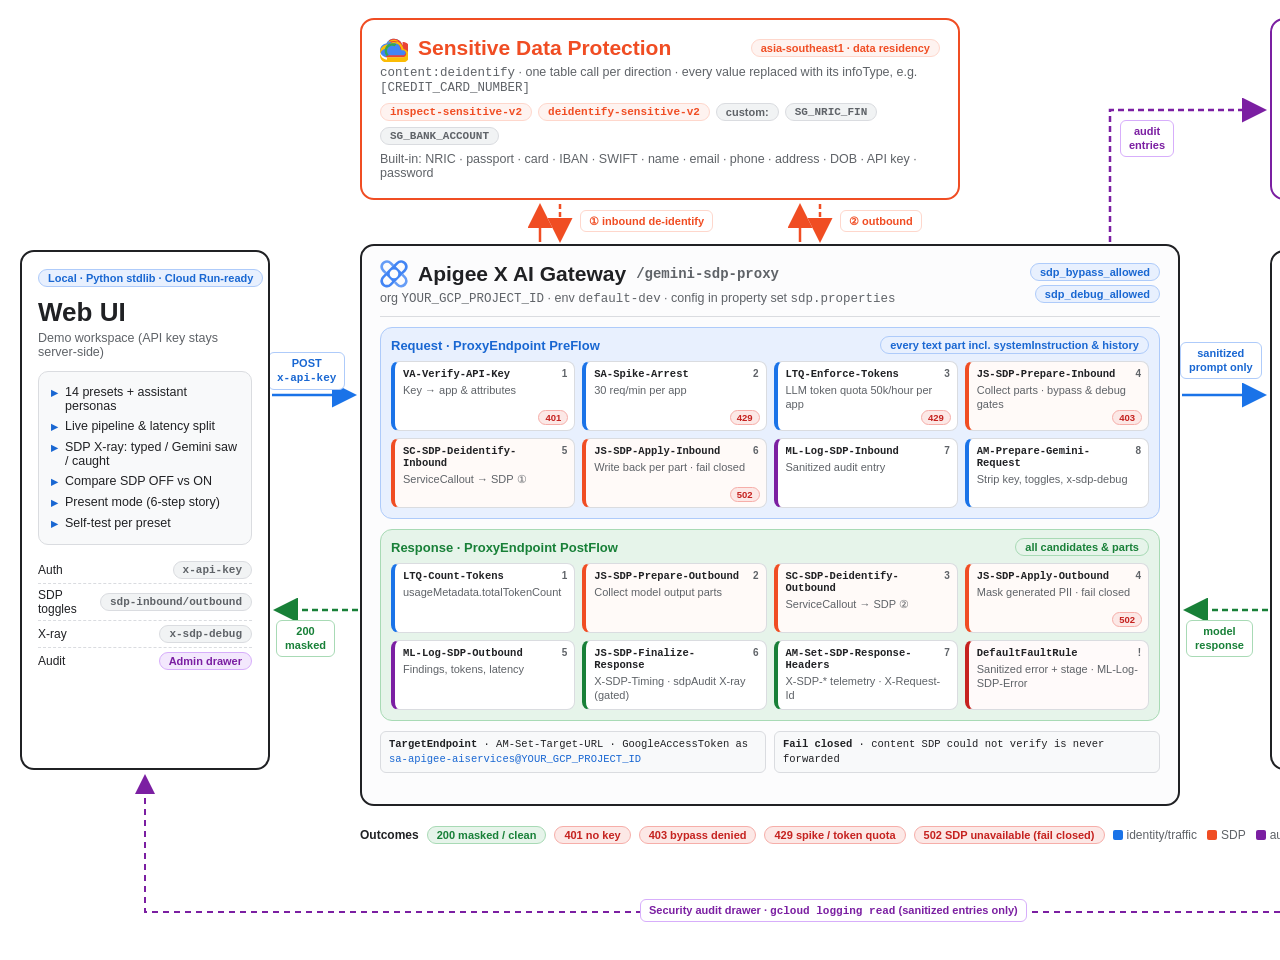
==== docs/architecture-diagram.html @ 87c3f7cf "Apigee X + Sensitive Data Protection AI gateway demo" ====
<!DOCTYPE html>
<!--
  Source for WebUI/static/assets/architecture-diagram.png
  Regenerate: ./docs/render-architecture.sh   (headless Chrome, 2x scale)
  Keep in sync with gemini-sdp-proxy/apiproxy/proxies/default.xml and sdp.properties.
-->
<html lang="en">
<head>
<meta charset="UTF-8">
<style>
  :root {
    --blue: #1a73e8; --blue-d: #1967d2; --blue-l: #e8f0fe; --blue-b: #aecbfa;
    --orange: #f04d23; --orange-l: #fef3f0; --orange-b: #fed7cc;
    --green: #188038; --green-l: #e6f4ea; --green-b: #a8dab5;
    --red: #c5221f; --red-l: #fce8e6; --red-b: #f6aea9;
    --purple: #7b1fa2; --purple-l: #f3e8fd; --purple-b: #d7aefb;
    --gray9: #202124; --gray7: #5f6368; --gray3: #dadce0; --gray1: #f1f3f4; --gray0: #f8f9fa;
    --mono: "JetBrains Mono", Menlo, Monaco, monospace;
  }
  * { box-sizing: border-box; margin: 0; padding: 0; }
  body { width: 1600px; height: 960px; background: #fff; font-family: -apple-system, "SF Pro Text", "Helvetica Neue", Arial, sans-serif; color: var(--gray9); position: relative; overflow: hidden; }
  .box { position: absolute; border: 2px solid var(--gray9); border-radius: 14px; background: #fff; }
  .title { font-size: 21px; font-weight: 700; display: flex; align-items: center; gap: 10px; }
  .title img { width: 28px; height: 28px; }
  .sub { font-size: 12.5px; color: var(--gray7); margin-top: 3px; }
  .pill { display: inline-block; font-size: 11px; font-weight: 700; padding: 2px 9px; border-radius: 999px; white-space: nowrap; }
  .p-blue { background: var(--blue-l); color: var(--blue-d); border: 1px solid var(--blue-b); }
  .p-orange { background: var(--orange-l); color: var(--orange); border: 1px solid var(--orange-b); }
  .p-green { background: var(--green-l); color: var(--green); border: 1px solid var(--green-b); }
  .p-red { background: var(--red-l); color: var(--red); border: 1px solid var(--red-b); }
  .p-purple { background: var(--purple-l); color: var(--purple); border: 1px solid var(--purple-b); }
  .p-gray { background: var(--gray1); color: var(--gray7); border: 1px solid var(--gray3); }
  code, .mono { font-family: var(--mono); }
  .code { font-family: var(--mono); font-size: 11px; background: var(--gray0); border: 1px solid var(--gray3); border-radius: 6px; padding: 5px 8px; color: var(--gray9); line-height: 1.45; }

  /* Top services */
  #sdp { left: 360px; top: 18px; width: 600px; height: 182px; padding: 14px 18px; border-color: var(--orange); }
  #sdp .title { color: var(--orange); }
  #log { left: 1270px; top: 18px; width: 310px; height: 182px; padding: 14px 18px; border-color: var(--purple); }
  #log .title { color: var(--purple); }
  .row { display: flex; gap: 6px; flex-wrap: wrap; margin-top: 8px; align-items: center; }

  /* Web UI */
  #ui { left: 20px; top: 250px; width: 250px; height: 520px; padding: 16px; }
  #ui h2 { font-size: 26px; margin-top: 10px; }
  .feat { margin-top: 12px; border: 1px solid var(--gray3); border-radius: 10px; background: var(--gray0); padding: 10px 12px; }
  .feat li { list-style: none; font-size: 12.5px; padding: 3px 0; display: flex; gap: 7px; }
  .feat li b { color: var(--blue-d); font-weight: 700; }
  .hdrs { margin-top: 12px; font-size: 12px; }
  .hdrs div { display: flex; justify-content: space-between; align-items: center; padding: 4px 0; border-bottom: 1px dashed var(--gray3); }
  .hdrs div:last-child { border-bottom: 0; }

  /* Apigee */
  #apigee { left: 360px; top: 244px; width: 820px; height: 562px; padding: 14px 18px; background: #fcfcfd; }
  .ahead { display: flex; justify-content: space-between; align-items: center; border-bottom: 1px solid var(--gray3); padding-bottom: 10px; }
  .lane { margin-top: 10px; border: 1.5px solid var(--blue-b); border-radius: 12px; background: var(--blue-l); padding: 8px 10px 10px; }
  .lane.resp { border-color: var(--green-b); background: var(--green-l); }
  .lane-h { display: flex; justify-content: space-between; align-items: center; font-size: 13px; font-weight: 700; color: var(--blue-d); margin-bottom: 7px; }
  .lane.resp .lane-h { color: var(--green); }
  .grid { display: grid; grid-template-columns: repeat(4, 1fr); gap: 7px; }
  .step { background: #fff; border: 1px solid var(--gray3); border-left: 4px solid var(--gray7); border-radius: 8px; padding: 6px 8px; height: 70px; position: relative; }
  .step .n { position: absolute; top: 6px; right: 7px; font-size: 10px; font-weight: 800; color: var(--gray7); }
  .step .nm { font-family: var(--mono); font-size: 10.5px; font-weight: 700; color: var(--gray9); padding-right: 16px; }
  .step .d { font-size: 11px; color: var(--gray7); margin-top: 3px; line-height: 1.3; }
  .step .x { position: absolute; bottom: 5px; right: 6px; }
  .step .x .pill { font-size: 9.5px; padding: 1px 6px; }
  .s-id { border-left-color: var(--blue); }
  .s-sdp { border-left-color: var(--orange); background: #fffaf8; }
  .s-log { border-left-color: var(--purple); }
  .s-fault { border-left-color: var(--red); background: #fffafa; }
  .s-obs { border-left-color: var(--green); }
  .afoot { margin-top: 10px; display: flex; gap: 8px; }
  .afoot .code { flex: 1; font-size: 10.5px; }

  /* Vertex */
  #vertex { left: 1270px; top: 250px; width: 310px; height: 520px; padding: 16px; }
  .model { margin-top: 14px; border: 2px solid var(--blue); border-radius: 12px; padding: 14px; background: #fff; }
  .model h3 { font-size: 20px; color: var(--blue); }
  .kv { font-size: 12px; margin-top: 10px; }
  .kv div { display: flex; justify-content: space-between; padding: 5px 0; border-bottom: 1px dashed var(--gray3); }
  .kv div span:last-child { font-family: var(--mono); font-weight: 600; }
  .note { margin-top: 12px; font-size: 12px; background: var(--green-l); border: 1px solid var(--green-b); color: var(--green); border-radius: 8px; padding: 8px 10px; font-weight: 600; }

  /* Legend */
  #legend { position: absolute; left: 360px; top: 826px; width: 820px; display: flex; gap: 8px; align-items: center; font-size: 12px; color: var(--gray7); }

  svg#wires { position: absolute; inset: 0; pointer-events: none; }
  .lbl { position: absolute; font-size: 11px; font-weight: 700; padding: 3px 8px; border-radius: 6px; background: #fff; border: 1.5px solid; white-space: nowrap; text-align: center; line-height: 1.3; }
</style>
</head>
<body>

<svg id="wires" width="1600" height="960" viewBox="0 0 1600 960">
  <defs>
    <marker id="aB" markerWidth="10" markerHeight="10" refX="8" refY="5" orient="auto"><path d="M0,0 L10,5 L0,10 z" fill="#1a73e8"/></marker>
    <marker id="aG" markerWidth="10" markerHeight="10" refX="8" refY="5" orient="auto"><path d="M0,0 L10,5 L0,10 z" fill="#188038"/></marker>
    <marker id="aO" markerWidth="10" markerHeight="10" refX="8" refY="5" orient="auto"><path d="M0,0 L10,5 L0,10 z" fill="#f04d23"/></marker>
    <marker id="aP" markerWidth="10" markerHeight="10" refX="8" refY="5" orient="auto"><path d="M0,0 L10,5 L0,10 z" fill="#7b1fa2"/></marker>
  </defs>
  <!-- Web UI <-> Apigee -->
  <line x1="272" y1="395" x2="352" y2="395" stroke="#1a73e8" stroke-width="2.5" marker-end="url(#aB)"/>
  <line x1="358" y1="610" x2="278" y2="610" stroke="#188038" stroke-width="2.5" stroke-dasharray="6 4" marker-end="url(#aG)"/>
  <!-- Apigee <-> Vertex -->
  <line x1="1182" y1="395" x2="1262" y2="395" stroke="#1a73e8" stroke-width="2.5" marker-end="url(#aB)"/>
  <line x1="1268" y1="610" x2="1188" y2="610" stroke="#188038" stroke-width="2.5" stroke-dasharray="6 4" marker-end="url(#aG)"/>
  <!-- Apigee <-> SDP (inbound + outbound callouts) -->
  <line x1="540" y1="242" x2="540" y2="208" stroke="#f04d23" stroke-width="2.5" marker-end="url(#aO)"/>
  <line x1="560" y1="204" x2="560" y2="238" stroke="#f04d23" stroke-width="2.5" stroke-dasharray="5 3" marker-end="url(#aO)"/>
  <line x1="800" y1="242" x2="800" y2="208" stroke="#f04d23" stroke-width="2.5" marker-end="url(#aO)"/>
  <line x1="820" y1="204" x2="820" y2="238" stroke="#f04d23" stroke-width="2.5" stroke-dasharray="5 3" marker-end="url(#aO)"/>
  <!-- Apigee -> Cloud Logging -->
  <path d="M1110 242 V110 H1262" fill="none" stroke="#7b1fa2" stroke-width="2.5" stroke-dasharray="6 4" marker-end="url(#aP)"/>
  <!-- Cloud Logging -> Web UI admin drawer -->
  <path d="M1582 97 H1590 V912 H145 V778" fill="none" stroke="#7b1fa2" stroke-width="2" stroke-dasharray="6 5" marker-end="url(#aP)"/>
</svg>

<!-- Wire labels -->
<div class="lbl" style="left:268px;top:352px;color:#1967d2;border-color:#aecbfa;">POST<br><span class="mono">x-api-key</span></div>
<div class="lbl" style="left:276px;top:620px;color:#188038;border-color:#a8dab5;">200<br>masked</div>
<div class="lbl" style="left:1180px;top:342px;color:#1967d2;border-color:#aecbfa;">sanitized<br>prompt only</div>
<div class="lbl" style="left:1186px;top:620px;color:#188038;border-color:#a8dab5;">model<br>response</div>
<div class="lbl" style="left:580px;top:210px;color:#f04d23;border-color:#fed7cc;">① inbound de-identify</div>
<div class="lbl" style="left:840px;top:210px;color:#f04d23;border-color:#fed7cc;">② outbound</div>
<div class="lbl" style="left:1120px;top:120px;color:#7b1fa2;border-color:#d7aefb;">audit<br>entries</div>
<div class="lbl" style="left:640px;top:899px;color:#7b1fa2;border-color:#d7aefb;">Security audit drawer · <span class="mono">gcloud logging read</span> (sanitized entries only)</div>

<!-- Sensitive Data Protection -->
<div class="box" id="sdp">
  <div style="display:flex;justify-content:space-between;align-items:center;">
    <div class="title"><img src="../WebUI/static/assets/gcp-logo.svg" alt="">Sensitive Data Protection</div>
    <span class="pill p-orange">asia-southeast1 · data residency</span>
  </div>
  <div class="sub"><code>content:deidentify</code> · one table call per direction · every value replaced with its infoType, e.g. <code>[CREDIT_CARD_NUMBER]</code></div>
  <div class="row">
    <span class="pill p-orange mono">inspect-sensitive-v2</span>
    <span class="pill p-orange mono">deidentify-sensitive-v2</span>
    <span class="pill p-gray">custom:</span>
    <span class="pill p-gray mono">SG_NRIC_FIN</span>
    <span class="pill p-gray mono">SG_BANK_ACCOUNT</span>
  </div>
  <div class="sub" style="margin-top:7px;">Built-in: NRIC · passport · card · IBAN · SWIFT · name · email · phone · address · DOB · API key · password</div>
</div>

<!-- Cloud Logging -->
<div class="box" id="log">
  <div class="title"><img src="../WebUI/static/assets/gcp-logo.svg" alt="">Cloud Logging</div>
  <div class="sub">Structured audit trail for every request: clean, masked, bypassed or blocked</div>
  <div class="code" style="margin-top:9px;">projects/YOUR_GCP_PROJECT_ID/<br>logs/apigee-sdp-logs</div>
  <div class="row" style="margin-top:7px;"><span class="pill p-green">no raw PII stored</span></div>
</div>

<!-- Web UI -->
<div class="box" id="ui">
  <span class="pill p-blue">Local · Python stdlib · Cloud Run-ready</span>
  <h2>Web UI</h2>
  <div class="sub">Demo workspace (API key stays server-side)</div>
  <ul class="feat">
    <li><b>▸</b> 14 presets + assistant personas</li>
    <li><b>▸</b> Live pipeline &amp; latency split</li>
    <li><b>▸</b> SDP X-ray: typed / Gemini saw / caught</li>
    <li><b>▸</b> Compare SDP OFF vs ON</li>
    <li><b>▸</b> Present mode (6-step story)</li>
    <li><b>▸</b> Self-test per preset</li>
  </ul>
  <div class="hdrs">
    <div><span>Auth</span><span class="pill p-gray mono">x-api-key</span></div>
    <div><span>SDP toggles</span><span class="pill p-gray mono">sdp-inbound/outbound</span></div>
    <div><span>X-ray</span><span class="pill p-gray mono">x-sdp-debug</span></div>
    <div><span>Audit</span><span class="pill p-purple">Admin drawer</span></div>
  </div>
</div>

<!-- Apigee -->
<div class="box" id="apigee">
  <div class="ahead">
    <div>
      <div class="title"><img src="../WebUI/static/assets/apigee-logo.svg" alt="">Apigee X AI Gateway <span class="mono" style="font-size:14px;color:#5f6368;font-weight:600;">/gemini-sdp-proxy</span></div>
      <div class="sub">org <code>YOUR_GCP_PROJECT_ID</code> · env <code>default-dev</code> · config in property set <code>sdp.properties</code></div>
    </div>
    <div style="display:flex;flex-direction:column;gap:4px;align-items:flex-end;">
      <span class="pill p-blue">sdp_bypass_allowed</span>
      <span class="pill p-blue">sdp_debug_allowed</span>
    </div>
  </div>

  <div class="lane">
    <div class="lane-h"><span>Request · ProxyEndpoint PreFlow</span><span class="pill p-blue">every text part incl. systemInstruction &amp; history</span></div>
    <div class="grid">
      <div class="step s-id"><span class="n">1</span><div class="nm">VA-Verify-API-Key</div><div class="d">Key → app &amp; attributes</div><span class="x"><span class="pill p-red">401</span></span></div>
      <div class="step s-id"><span class="n">2</span><div class="nm">SA-Spike-Arrest</div><div class="d">30 req/min per app</div><span class="x"><span class="pill p-red">429</span></span></div>
      <div class="step s-id"><span class="n">3</span><div class="nm">LTQ-Enforce-Tokens</div><div class="d">LLM token quota 50k/hour per app</div><span class="x"><span class="pill p-red">429</span></span></div>
      <div class="step s-sdp"><span class="n">4</span><div class="nm">JS-SDP-Prepare-Inbound</div><div class="d">Collect parts · bypass &amp; debug gates</div><span class="x"><span class="pill p-red">403</span></span></div>
      <div class="step s-sdp"><span class="n">5</span><div class="nm">SC-SDP-Deidentify-Inbound</div><div class="d">ServiceCallout → SDP ①</div></div>
      <div class="step s-sdp"><span class="n">6</span><div class="nm">JS-SDP-Apply-Inbound</div><div class="d">Write back per part · fail closed</div><span class="x"><span class="pill p-red">502</span></span></div>
      <div class="step s-log"><span class="n">7</span><div class="nm">ML-Log-SDP-Inbound</div><div class="d">Sanitized audit entry</div></div>
      <div class="step s-id"><span class="n">8</span><div class="nm">AM-Prepare-Gemini-Request</div><div class="d">Strip key, toggles, x-sdp-debug</div></div>
    </div>
  </div>

  <div class="lane resp">
    <div class="lane-h"><span>Response · ProxyEndpoint PostFlow</span><span class="pill p-green">all candidates &amp; parts</span></div>
    <div class="grid">
      <div class="step s-id"><span class="n">1</span><div class="nm">LTQ-Count-Tokens</div><div class="d">usageMetadata.totalTokenCount</div></div>
      <div class="step s-sdp"><span class="n">2</span><div class="nm">JS-SDP-Prepare-Outbound</div><div class="d">Collect model output parts</div></div>
      <div class="step s-sdp"><span class="n">3</span><div class="nm">SC-SDP-Deidentify-Outbound</div><div class="d">ServiceCallout → SDP ②</div></div>
      <div class="step s-sdp"><span class="n">4</span><div class="nm">JS-SDP-Apply-Outbound</div><div class="d">Mask generated PII · fail closed</div><span class="x"><span class="pill p-red">502</span></span></div>
      <div class="step s-log"><span class="n">5</span><div class="nm">ML-Log-SDP-Outbound</div><div class="d">Findings, tokens, latency</div></div>
      <div class="step s-obs"><span class="n">6</span><div class="nm">JS-SDP-Finalize-Response</div><div class="d">X-SDP-Timing · sdpAudit X-ray (gated)</div></div>
      <div class="step s-obs"><span class="n">7</span><div class="nm">AM-Set-SDP-Response-Headers</div><div class="d">X-SDP-* telemetry · X-Request-Id</div></div>
      <div class="step s-fault"><span class="n">!</span><div class="nm">DefaultFaultRule</div><div class="d">Sanitized error + stage · ML-Log-SDP-Error</div></div>
    </div>
  </div>

  <div class="afoot">
    <div class="code"><b>TargetEndpoint</b> · AM-Set-Target-URL · GoogleAccessToken as <span style="color:#1967d2">sa-apigee-aiservices@YOUR_GCP_PROJECT_ID</span></div>
    <div class="code"><b>Fail closed</b> · content SDP could not verify is never forwarded</div>
  </div>
</div>

<!-- Vertex AI -->
<div class="box" id="vertex">
  <div class="title"><img src="../WebUI/static/assets/gcp-logo.svg" alt="">Vertex AI</div>
  <div class="sub">Global endpoint</div>
  <div class="model">
    <div style="display:flex;justify-content:space-between;align-items:center;"><h3>Gemini 3.5 Flash-Lite</h3></div>
    <div class="row"><span class="pill p-blue mono">generateContent</span><span class="pill p-gray">buffered JSON</span></div>
    <div class="code" style="margin-top:10px;">POST aiplatform.googleapis.com/v1/<br>projects/YOUR_GCP_PROJECT_ID/<br>locations/global/publishers/google/<br>models/gemini-3.5-flash-lite<br>:generateContent</div>
  </div>
  <div class="kv">
    <div><span>Location</span><span>global</span></div>
    <div><span>Auth</span><span>GoogleAccessToken</span></div>
    <div><span>Timeouts</span><span>30s / 60s</span></div>
  </div>
  <div class="note">Sees only infoType tokens like <span class="mono">[PERSON_NAME]</span> and still completes the task</div>
</div>

<!-- Outcome legend -->
<div id="legend">
  <b style="color:#202124;">Outcomes</b>
  <span class="pill p-green">200 masked / clean</span>
  <span class="pill p-red">401 no key</span>
  <span class="pill p-red">403 bypass denied</span>
  <span class="pill p-red">429 spike / token quota</span>
  <span class="pill p-red">502 SDP unavailable (fail closed)</span>
  <span style="margin-left:auto;display:flex;gap:10px;align-items:center;">
    <span style="display:inline-flex;gap:4px;align-items:center;"><i style="display:inline-block;width:10px;height:10px;border-radius:2px;background:#1a73e8"></i>identity/traffic</span>
    <span style="display:inline-flex;gap:4px;align-items:center;"><i style="display:inline-block;width:10px;height:10px;border-radius:2px;background:#f04d23"></i>SDP</span>
    <span style="display:inline-flex;gap:4px;align-items:center;"><i style="display:inline-block;width:10px;height:10px;border-radius:2px;background:#7b1fa2"></i>audit</span>
  </span>
</div>

</body>
</html>
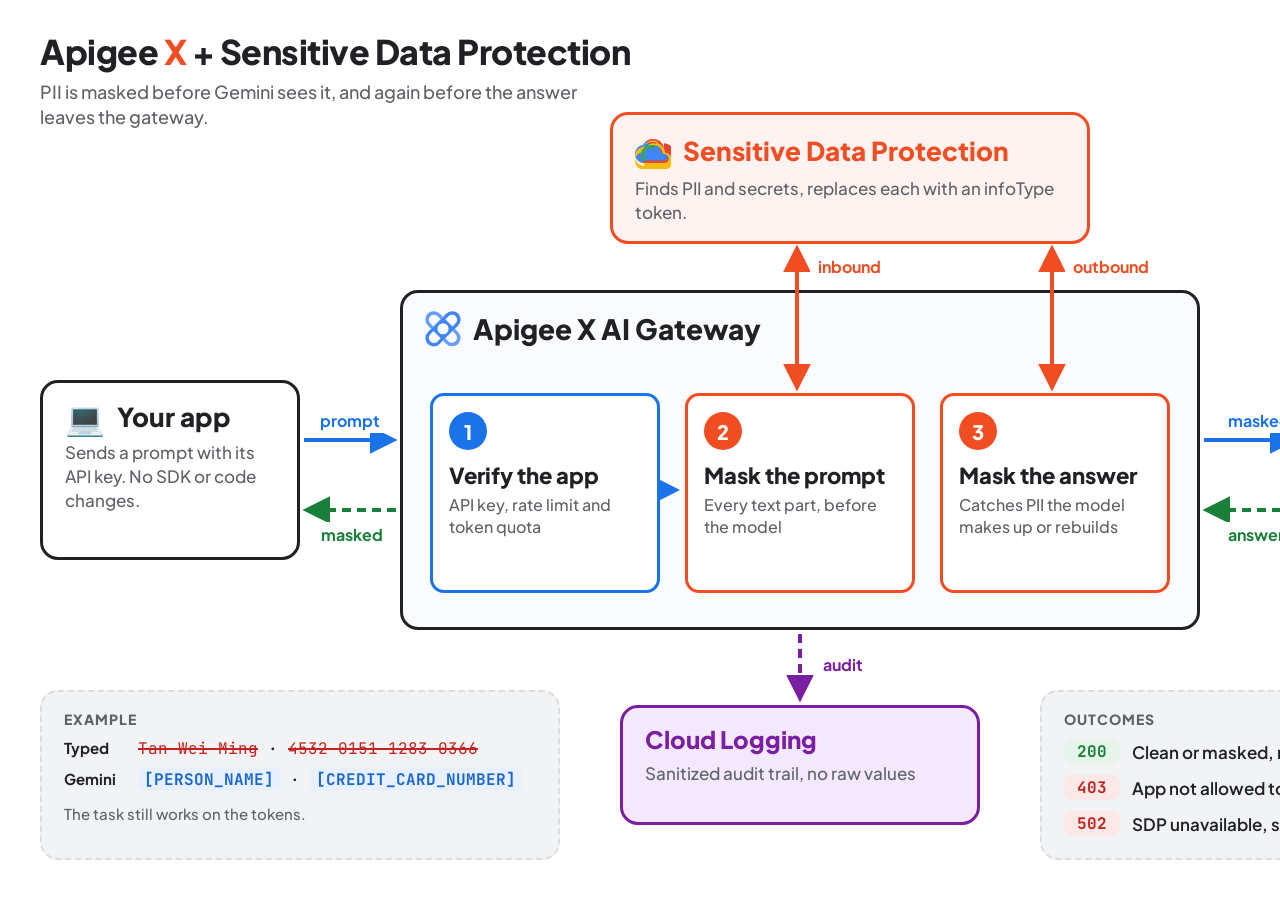
==== commit f380e5bd: "feat(ui): adopt house style, guided tour, compact layout, and overview architecture diagrams" ====
--- a/docs/architecture-diagram.html
+++ b/docs/architecture-diagram.html
@@ -1,252 +1,169 @@
 <!DOCTYPE html>
 <!--
-  Source for WebUI/static/assets/architecture-diagram.png
-  Regenerate: ./docs/render-architecture.sh   (headless Chrome, 2x scale)
-  Keep in sync with gemini-sdp-proxy/apiproxy/proxies/default.xml and sdp.properties.
+  Architecture overview (source of truth for docs/architecture.png, also served to the Web UI modal).
+  Regenerate: ./docs/render-architecture.sh   (headless Chrome, 1600x900 @2x -> 3200x1800)
+  Keep it an overview: <= 6 boxes, 3 numbered gateway steps, one example, outcomes. Policy detail lives in the README.
 -->
 <html lang="en">
 <head>
 <meta charset="UTF-8">
+<link href="https://fonts.googleapis.com/css2?family=JetBrains+Mono:wght@500;700&family=Plus+Jakarta+Sans:wght@500;600;700;800&display=swap" rel="stylesheet">
 <style>
   :root {
-    --blue: #1a73e8; --blue-d: #1967d2; --blue-l: #e8f0fe; --blue-b: #aecbfa;
-    --orange: #f04d23; --orange-l: #fef3f0; --orange-b: #fed7cc;
-    --green: #188038; --green-l: #e6f4ea; --green-b: #a8dab5;
-    --red: #c5221f; --red-l: #fce8e6; --red-b: #f6aea9;
-    --purple: #7b1fa2; --purple-l: #f3e8fd; --purple-b: #d7aefb;
-    --gray9: #202124; --gray7: #5f6368; --gray3: #dadce0; --gray1: #f1f3f4; --gray0: #f8f9fa;
-    --mono: "JetBrains Mono", Menlo, Monaco, monospace;
+    --blue: #1a73e8; --blue-d: #1967d2; --blue-l: #e8f0fe;
+    --orange: #f04d23; --orange-l: #fef3f0;
+    --green: #188038; --green-l: #e6f4ea;
+    --red: #c5221f; --red-l: #fce8e6;
+    --purple: #7b1fa2; --purple-l: #f3e8fd;
+    --gray9: #202124; --gray7: #5f6368; --gray3: #dadce0; --gray1: #f1f3f4;
+    --sans: "Plus Jakarta Sans", -apple-system, "Helvetica Neue", Arial, sans-serif;
+    --mono: "JetBrains Mono", Menlo, monospace;
   }
   * { box-sizing: border-box; margin: 0; padding: 0; }
-  body { width: 1600px; height: 960px; background: #fff; font-family: -apple-system, "SF Pro Text", "Helvetica Neue", Arial, sans-serif; color: var(--gray9); position: relative; overflow: hidden; }
-  .box { position: absolute; border: 2px solid var(--gray9); border-radius: 14px; background: #fff; }
-  .title { font-size: 21px; font-weight: 700; display: flex; align-items: center; gap: 10px; }
-  .title img { width: 28px; height: 28px; }
-  .sub { font-size: 12.5px; color: var(--gray7); margin-top: 3px; }
-  .pill { display: inline-block; font-size: 11px; font-weight: 700; padding: 2px 9px; border-radius: 999px; white-space: nowrap; }
-  .p-blue { background: var(--blue-l); color: var(--blue-d); border: 1px solid var(--blue-b); }
-  .p-orange { background: var(--orange-l); color: var(--orange); border: 1px solid var(--orange-b); }
-  .p-green { background: var(--green-l); color: var(--green); border: 1px solid var(--green-b); }
-  .p-red { background: var(--red-l); color: var(--red); border: 1px solid var(--red-b); }
-  .p-purple { background: var(--purple-l); color: var(--purple); border: 1px solid var(--purple-b); }
-  .p-gray { background: var(--gray1); color: var(--gray7); border: 1px solid var(--gray3); }
-  code, .mono { font-family: var(--mono); }
-  .code { font-family: var(--mono); font-size: 11px; background: var(--gray0); border: 1px solid var(--gray3); border-radius: 6px; padding: 5px 8px; color: var(--gray9); line-height: 1.45; }
+  body { width: 1600px; height: 900px; background: #fff; font-family: var(--sans); color: var(--gray9); position: relative; overflow: hidden; }
 
-  /* Top services */
-  #sdp { left: 360px; top: 18px; width: 600px; height: 182px; padding: 14px 18px; border-color: var(--orange); }
-  #sdp .title { color: var(--orange); }
-  #log { left: 1270px; top: 18px; width: 310px; height: 182px; padding: 14px 18px; border-color: var(--purple); }
-  #log .title { color: var(--purple); }
-  .row { display: flex; gap: 6px; flex-wrap: wrap; margin-top: 8px; align-items: center; }
+  .head { position: absolute; left: 40px; top: 30px; }
+  .head h1 { font-size: 34px; font-weight: 800; letter-spacing: -0.5px; }
+  .head h1 .x { color: var(--orange); }
+  .head p { font-size: 18px; color: var(--gray7); margin-top: 6px; font-weight: 500; max-width: 540px; line-height: 1.4; }
 
-  /* Web UI */
-  #ui { left: 20px; top: 250px; width: 250px; height: 520px; padding: 16px; }
-  #ui h2 { font-size: 26px; margin-top: 10px; }
-  .feat { margin-top: 12px; border: 1px solid var(--gray3); border-radius: 10px; background: var(--gray0); padding: 10px 12px; }
-  .feat li { list-style: none; font-size: 12.5px; padding: 3px 0; display: flex; gap: 7px; }
-  .feat li b { color: var(--blue-d); font-weight: 700; }
-  .hdrs { margin-top: 12px; font-size: 12px; }
-  .hdrs div { display: flex; justify-content: space-between; align-items: center; padding: 4px 0; border-bottom: 1px dashed var(--gray3); }
-  .hdrs div:last-child { border-bottom: 0; }
+  .box { position: absolute; border: 3px solid var(--gray9); border-radius: 18px; background: #fff; padding: 18px 22px; }
+  .name { font-size: 26px; font-weight: 800; display: flex; align-items: center; gap: 12px; line-height: 1.15; }
+  .name img { width: 36px; height: 36px; }
+  .emoji { font-size: 32px; line-height: 1; }
+  .desc { font-size: 17px; color: var(--gray7); margin-top: 8px; line-height: 1.4; font-weight: 500; }
 
-  /* Apigee */
-  #apigee { left: 360px; top: 244px; width: 820px; height: 562px; padding: 14px 18px; background: #fcfcfd; }
-  .ahead { display: flex; justify-content: space-between; align-items: center; border-bottom: 1px solid var(--gray3); padding-bottom: 10px; }
-  .lane { margin-top: 10px; border: 1.5px solid var(--blue-b); border-radius: 12px; background: var(--blue-l); padding: 8px 10px 10px; }
-  .lane.resp { border-color: var(--green-b); background: var(--green-l); }
-  .lane-h { display: flex; justify-content: space-between; align-items: center; font-size: 13px; font-weight: 700; color: var(--blue-d); margin-bottom: 7px; }
-  .lane.resp .lane-h { color: var(--green); }
-  .grid { display: grid; grid-template-columns: repeat(4, 1fr); gap: 7px; }
-  .step { background: #fff; border: 1px solid var(--gray3); border-left: 4px solid var(--gray7); border-radius: 8px; padding: 6px 8px; height: 70px; position: relative; }
-  .step .n { position: absolute; top: 6px; right: 7px; font-size: 10px; font-weight: 800; color: var(--gray7); }
-  .step .nm { font-family: var(--mono); font-size: 10.5px; font-weight: 700; color: var(--gray9); padding-right: 16px; }
-  .step .d { font-size: 11px; color: var(--gray7); margin-top: 3px; line-height: 1.3; }
-  .step .x { position: absolute; bottom: 5px; right: 6px; }
-  .step .x .pill { font-size: 9.5px; padding: 1px 6px; }
-  .s-id { border-left-color: var(--blue); }
-  .s-sdp { border-left-color: var(--orange); background: #fffaf8; }
-  .s-log { border-left-color: var(--purple); }
-  .s-fault { border-left-color: var(--red); background: #fffafa; }
-  .s-obs { border-left-color: var(--green); }
-  .afoot { margin-top: 10px; display: flex; gap: 8px; }
-  .afoot .code { flex: 1; font-size: 10.5px; }
+  #client { left: 40px; top: 380px; width: 260px; height: 180px; }
+  #gemini { left: 1300px; top: 380px; width: 260px; height: 180px; border-color: var(--blue); }
+  #gemini .name { color: var(--blue); }
+  #gemini .desc { margin-top: 4px; }
+  #gemini .tag { display: inline-block; margin-top: 10px; font-size: 15px; font-weight: 700; color: var(--green); background: var(--green-l); border-radius: 999px; padding: 3px 12px; }
 
-  /* Vertex */
-  #vertex { left: 1270px; top: 250px; width: 310px; height: 520px; padding: 16px; }
-  .model { margin-top: 14px; border: 2px solid var(--blue); border-radius: 12px; padding: 14px; background: #fff; }
-  .model h3 { font-size: 20px; color: var(--blue); }
-  .kv { font-size: 12px; margin-top: 10px; }
-  .kv div { display: flex; justify-content: space-between; padding: 5px 0; border-bottom: 1px dashed var(--gray3); }
-  .kv div span:last-child { font-family: var(--mono); font-weight: 600; }
-  .note { margin-top: 12px; font-size: 12px; background: var(--green-l); border: 1px solid var(--green-b); color: var(--green); border-radius: 8px; padding: 8px 10px; font-weight: 600; }
+  #gateway { left: 400px; top: 290px; width: 800px; height: 340px; border-color: var(--gray9); background: #fafbfc; }
+  #gateway .name { font-size: 28px; }
+  #gateway .route { font-family: var(--mono); font-size: 16px; color: var(--gray7); font-weight: 500; margin-left: 6px; }
 
-  /* Legend */
-  #legend { position: absolute; left: 360px; top: 826px; width: 820px; display: flex; gap: 8px; align-items: center; font-size: 12px; color: var(--gray7); }
+  .card { position: absolute; top: 100px; width: 230px; height: 200px; border-radius: 14px; border: 3px solid; background: #fff; padding: 16px 16px; }
+  .card .num { width: 38px; height: 38px; border-radius: 50%; color: #fff; font-weight: 800; font-size: 20px; display: flex; align-items: center; justify-content: center; }
+  .card h3 { font-size: 22px; font-weight: 800; margin-top: 12px; line-height: 1.2; }
+  .card p { font-size: 16px; color: var(--gray7); margin-top: 6px; line-height: 1.35; font-weight: 500; }
+  #c1 { left: 27px; border-color: var(--blue); }   #c1 .num { background: var(--blue); }
+  #c2 { left: 282px; border-color: var(--orange); } #c2 .num { background: var(--orange); }
+  #c3 { left: 537px; border-color: var(--orange); } #c3 .num { background: var(--orange); }
 
-  svg#wires { position: absolute; inset: 0; pointer-events: none; }
-  .lbl { position: absolute; font-size: 11px; font-weight: 700; padding: 3px 8px; border-radius: 6px; background: #fff; border: 1.5px solid; white-space: nowrap; text-align: center; line-height: 1.3; }
+  #sdp { left: 610px; top: 112px; width: 480px; height: 132px; border-color: var(--orange); background: var(--orange-l); }
+  #sdp .name { color: var(--orange); }
+
+  #log { left: 620px; top: 705px; width: 360px; height: 120px; border-color: var(--purple); background: var(--purple-l); }
+  #log .name { color: var(--purple); font-size: 24px; }
+
+  #example { left: 40px; top: 690px; width: 520px; height: 170px; border: 2px dashed var(--gray3); background: var(--gray1); }
+  #example .lbl { font-size: 14px; font-weight: 800; letter-spacing: 1px; color: var(--gray7); }
+  #example .row { font-family: var(--mono); font-size: 16px; margin-top: 10px; display: flex; gap: 10px; align-items: baseline; }
+  #example .row b { font-family: var(--sans); font-size: 15px; width: 64px; flex: none; }
+  .raw { color: var(--red); text-decoration: line-through; text-decoration-thickness: 2px; }
+  .tok { color: var(--blue-d); background: var(--blue-l); border-radius: 6px; padding: 1px 6px; font-weight: 700; }
+
+  #outcomes { left: 1040px; top: 690px; width: 520px; height: 170px; border: 2px dashed var(--gray3); background: var(--gray1); }
+  #outcomes .lbl { font-size: 14px; font-weight: 800; letter-spacing: 1px; color: var(--gray7); }
+  .out { display: flex; align-items: center; gap: 12px; margin-top: 11px; font-size: 17px; font-weight: 600; }
+  .code { font-family: var(--mono); font-weight: 700; font-size: 16px; border-radius: 8px; padding: 2px 10px; min-width: 56px; text-align: center; }
+  .ok { color: var(--green); background: var(--green-l); }
+  .no { color: var(--red); background: var(--red-l); }
+
+  .lab { position: absolute; z-index: 6; font-size: 16px; font-weight: 700; background: #fff; padding: 2px 8px; border-radius: 6px; white-space: nowrap; }
+  svg { position: absolute; inset: 0; pointer-events: none; z-index: 5; }
 </style>
 </head>
 <body>
 
-<svg id="wires" width="1600" height="960" viewBox="0 0 1600 960">
+<div class="head">
+  <h1>Apigee <span class="x">X</span> + Sensitive Data Protection</h1>
+  <p>PII is masked before Gemini sees it, and again before the answer leaves the gateway.</p>
+</div>
+
+<svg width="1600" height="900" viewBox="0 0 1600 900">
   <defs>
-    <marker id="aB" markerWidth="10" markerHeight="10" refX="8" refY="5" orient="auto"><path d="M0,0 L10,5 L0,10 z" fill="#1a73e8"/></marker>
-    <marker id="aG" markerWidth="10" markerHeight="10" refX="8" refY="5" orient="auto"><path d="M0,0 L10,5 L0,10 z" fill="#188038"/></marker>
-    <marker id="aO" markerWidth="10" markerHeight="10" refX="8" refY="5" orient="auto"><path d="M0,0 L10,5 L0,10 z" fill="#f04d23"/></marker>
-    <marker id="aP" markerWidth="10" markerHeight="10" refX="8" refY="5" orient="auto"><path d="M0,0 L10,5 L0,10 z" fill="#7b1fa2"/></marker>
+    <marker id="mB" viewBox="0 0 10 10" refX="8" refY="5" markerWidth="7" markerHeight="7" orient="auto-start-reverse"><path d="M0,0 L10,5 L0,10 z" fill="#1a73e8"/></marker>
+    <marker id="mG" viewBox="0 0 10 10" refX="8" refY="5" markerWidth="7" markerHeight="7" orient="auto-start-reverse"><path d="M0,0 L10,5 L0,10 z" fill="#188038"/></marker>
+    <marker id="mO" viewBox="0 0 10 10" refX="8" refY="5" markerWidth="7" markerHeight="7" orient="auto-start-reverse"><path d="M0,0 L10,5 L0,10 z" fill="#f04d23"/></marker>
+    <marker id="mP" viewBox="0 0 10 10" refX="8" refY="5" markerWidth="7" markerHeight="7" orient="auto-start-reverse"><path d="M0,0 L10,5 L0,10 z" fill="#7b1fa2"/></marker>
   </defs>
-  <!-- Web UI <-> Apigee -->
-  <line x1="272" y1="395" x2="352" y2="395" stroke="#1a73e8" stroke-width="2.5" marker-end="url(#aB)"/>
-  <line x1="358" y1="610" x2="278" y2="610" stroke="#188038" stroke-width="2.5" stroke-dasharray="6 4" marker-end="url(#aG)"/>
-  <!-- Apigee <-> Vertex -->
-  <line x1="1182" y1="395" x2="1262" y2="395" stroke="#1a73e8" stroke-width="2.5" marker-end="url(#aB)"/>
-  <line x1="1268" y1="610" x2="1188" y2="610" stroke="#188038" stroke-width="2.5" stroke-dasharray="6 4" marker-end="url(#aG)"/>
-  <!-- Apigee <-> SDP (inbound + outbound callouts) -->
-  <line x1="540" y1="242" x2="540" y2="208" stroke="#f04d23" stroke-width="2.5" marker-end="url(#aO)"/>
-  <line x1="560" y1="204" x2="560" y2="238" stroke="#f04d23" stroke-width="2.5" stroke-dasharray="5 3" marker-end="url(#aO)"/>
-  <line x1="800" y1="242" x2="800" y2="208" stroke="#f04d23" stroke-width="2.5" marker-end="url(#aO)"/>
-  <line x1="820" y1="204" x2="820" y2="238" stroke="#f04d23" stroke-width="2.5" stroke-dasharray="5 3" marker-end="url(#aO)"/>
-  <!-- Apigee -> Cloud Logging -->
-  <path d="M1110 242 V110 H1262" fill="none" stroke="#7b1fa2" stroke-width="2.5" stroke-dasharray="6 4" marker-end="url(#aP)"/>
-  <!-- Cloud Logging -> Web UI admin drawer -->
-  <path d="M1582 97 H1590 V912 H145 V778" fill="none" stroke="#7b1fa2" stroke-width="2" stroke-dasharray="6 5" marker-end="url(#aP)"/>
+  <!-- client <-> gateway -->
+  <line x1="304" y1="440" x2="392" y2="440" stroke="#1a73e8" stroke-width="4" marker-end="url(#mB)"/>
+  <line x1="396" y1="510" x2="308" y2="510" stroke="#188038" stroke-width="4" stroke-dasharray="9 6" marker-end="url(#mG)"/>
+  <!-- gateway <-> gemini -->
+  <line x1="1204" y1="440" x2="1292" y2="440" stroke="#1a73e8" stroke-width="4" marker-end="url(#mB)"/>
+  <line x1="1296" y1="510" x2="1208" y2="510" stroke="#188038" stroke-width="4" stroke-dasharray="9 6" marker-end="url(#mG)"/>
+  <!-- SDP <-> steps 2 and 3 -->
+  <line x1="797" y1="250" x2="797" y2="386" stroke="#f04d23" stroke-width="4" marker-start="url(#mO)" marker-end="url(#mO)"/>
+  <line x1="1052" y1="250" x2="1052" y2="386" stroke="#f04d23" stroke-width="4" marker-start="url(#mO)" marker-end="url(#mO)"/>
+  <!-- step arrows inside gateway -->
+  <line x1="660" y1="490" x2="676" y2="490" stroke="#5f6368" stroke-width="3" marker-end="url(#mB)"/>
+  <!-- gateway -> logging -->
+  <line x1="800" y1="634" x2="800" y2="697" stroke="#7b1fa2" stroke-width="4" stroke-dasharray="9 6" marker-end="url(#mP)"/>
 </svg>
 
-<!-- Wire labels -->
-<div class="lbl" style="left:268px;top:352px;color:#1967d2;border-color:#aecbfa;">POST<br><span class="mono">x-api-key</span></div>
-<div class="lbl" style="left:276px;top:620px;color:#188038;border-color:#a8dab5;">200<br>masked</div>
-<div class="lbl" style="left:1180px;top:342px;color:#1967d2;border-color:#aecbfa;">sanitized<br>prompt only</div>
-<div class="lbl" style="left:1186px;top:620px;color:#188038;border-color:#a8dab5;">model<br>response</div>
-<div class="lbl" style="left:580px;top:210px;color:#f04d23;border-color:#fed7cc;">① inbound de-identify</div>
-<div class="lbl" style="left:840px;top:210px;color:#f04d23;border-color:#fed7cc;">② outbound</div>
-<div class="lbl" style="left:1120px;top:120px;color:#7b1fa2;border-color:#d7aefb;">audit<br>entries</div>
-<div class="lbl" style="left:640px;top:899px;color:#7b1fa2;border-color:#d7aefb;">Security audit drawer · <span class="mono">gcloud logging read</span> (sanitized entries only)</div>
+<div class="lab" style="left:312px; top:408px; color:#1a73e8;">prompt</div>
+<div class="lab" style="left:313px; top:522px; color:#188038;">masked</div>
+<div class="lab" style="left:1220px; top:408px; color:#1a73e8;">masked</div>
+<div class="lab" style="left:1220px; top:522px; color:#188038;">answer</div>
+<div class="lab" style="left:810px; top:254px; color:#f04d23;">inbound</div>
+<div class="lab" style="left:1065px; top:254px; color:#f04d23;">outbound</div>
+<div class="lab" style="left:815px; top:652px; color:#7b1fa2;">audit</div>
 
-<!-- Sensitive Data Protection -->
-<div class="box" id="sdp">
-  <div style="display:flex;justify-content:space-between;align-items:center;">
-    <div class="title"><img src="../WebUI/static/assets/gcp-logo.svg" alt="">Sensitive Data Protection</div>
-    <span class="pill p-orange">asia-southeast1 · data residency</span>
-  </div>
-  <div class="sub"><code>content:deidentify</code> · one table call per direction · every value replaced with its infoType, e.g. <code>[CREDIT_CARD_NUMBER]</code></div>
-  <div class="row">
-    <span class="pill p-orange mono">inspect-sensitive-v2</span>
-    <span class="pill p-orange mono">deidentify-sensitive-v2</span>
-    <span class="pill p-gray">custom:</span>
-    <span class="pill p-gray mono">SG_NRIC_FIN</span>
-    <span class="pill p-gray mono">SG_BANK_ACCOUNT</span>
-  </div>
-  <div class="sub" style="margin-top:7px;">Built-in: NRIC · passport · card · IBAN · SWIFT · name · email · phone · address · DOB · API key · password</div>
+<div class="box" id="client">
+  <div class="name"><span class="emoji">💻</span>Your app</div>
+  <div class="desc">Sends a prompt with its API key. No SDK or code changes.</div>
 </div>
 
-<!-- Cloud Logging -->
-<div class="box" id="log">
-  <div class="title"><img src="../WebUI/static/assets/gcp-logo.svg" alt="">Cloud Logging</div>
-  <div class="sub">Structured audit trail for every request: clean, masked, bypassed or blocked</div>
-  <div class="code" style="margin-top:9px;">projects/YOUR_GCP_PROJECT_ID/<br>logs/apigee-sdp-logs</div>
-  <div class="row" style="margin-top:7px;"><span class="pill p-green">no raw PII stored</span></div>
+<div class="box" id="sdp">
+  <div class="name"><img src="../WebUI/static/assets/gcp-logo.svg" alt="">Sensitive Data Protection</div>
+  <div class="desc">Finds PII and secrets, replaces each with an infoType token.</div>
 </div>
 
-<!-- Web UI -->
-<div class="box" id="ui">
-  <span class="pill p-blue">Local · Python stdlib · Cloud Run-ready</span>
-  <h2>Web UI</h2>
-  <div class="sub">Demo workspace (API key stays server-side)</div>
-  <ul class="feat">
-    <li><b>▸</b> 14 presets + assistant personas</li>
-    <li><b>▸</b> Live pipeline &amp; latency split</li>
-    <li><b>▸</b> SDP X-ray: typed / Gemini saw / caught</li>
-    <li><b>▸</b> Compare SDP OFF vs ON</li>
-    <li><b>▸</b> Present mode (6-step story)</li>
-    <li><b>▸</b> Self-test per preset</li>
-  </ul>
-  <div class="hdrs">
-    <div><span>Auth</span><span class="pill p-gray mono">x-api-key</span></div>
-    <div><span>SDP toggles</span><span class="pill p-gray mono">sdp-inbound/outbound</span></div>
-    <div><span>X-ray</span><span class="pill p-gray mono">x-sdp-debug</span></div>
-    <div><span>Audit</span><span class="pill p-purple">Admin drawer</span></div>
+<div class="box" id="gateway">
+  <div class="name"><img src="../WebUI/static/assets/apigee-logo.svg" alt="">Apigee X AI Gateway</div>
+  <div class="card" id="c1">
+    <div class="num">1</div>
+    <h3>Verify the app</h3>
+    <p>API key, rate limit and token quota</p>
+  </div>
+  <div class="card" id="c2">
+    <div class="num">2</div>
+    <h3>Mask the prompt</h3>
+    <p>Every text part, before the model</p>
+  </div>
+  <div class="card" id="c3">
+    <div class="num">3</div>
+    <h3>Mask the answer</h3>
+    <p>Catches PII the model makes up or rebuilds</p>
   </div>
 </div>
 
-<!-- Apigee -->
-<div class="box" id="apigee">
-  <div class="ahead">
-    <div>
-      <div class="title"><img src="../WebUI/static/assets/apigee-logo.svg" alt="">Apigee X AI Gateway <span class="mono" style="font-size:14px;color:#5f6368;font-weight:600;">/gemini-sdp-proxy</span></div>
-      <div class="sub">org <code>YOUR_GCP_PROJECT_ID</code> · env <code>default-dev</code> · config in property set <code>sdp.properties</code></div>
-    </div>
-    <div style="display:flex;flex-direction:column;gap:4px;align-items:flex-end;">
-      <span class="pill p-blue">sdp_bypass_allowed</span>
-      <span class="pill p-blue">sdp_debug_allowed</span>
-    </div>
-  </div>
-
-  <div class="lane">
-    <div class="lane-h"><span>Request · ProxyEndpoint PreFlow</span><span class="pill p-blue">every text part incl. systemInstruction &amp; history</span></div>
-    <div class="grid">
-      <div class="step s-id"><span class="n">1</span><div class="nm">VA-Verify-API-Key</div><div class="d">Key → app &amp; attributes</div><span class="x"><span class="pill p-red">401</span></span></div>
-      <div class="step s-id"><span class="n">2</span><div class="nm">SA-Spike-Arrest</div><div class="d">30 req/min per app</div><span class="x"><span class="pill p-red">429</span></span></div>
-      <div class="step s-id"><span class="n">3</span><div class="nm">LTQ-Enforce-Tokens</div><div class="d">LLM token quota 50k/hour per app</div><span class="x"><span class="pill p-red">429</span></span></div>
-      <div class="step s-sdp"><span class="n">4</span><div class="nm">JS-SDP-Prepare-Inbound</div><div class="d">Collect parts · bypass &amp; debug gates</div><span class="x"><span class="pill p-red">403</span></span></div>
-      <div class="step s-sdp"><span class="n">5</span><div class="nm">SC-SDP-Deidentify-Inbound</div><div class="d">ServiceCallout → SDP ①</div></div>
-      <div class="step s-sdp"><span class="n">6</span><div class="nm">JS-SDP-Apply-Inbound</div><div class="d">Write back per part · fail closed</div><span class="x"><span class="pill p-red">502</span></span></div>
-      <div class="step s-log"><span class="n">7</span><div class="nm">ML-Log-SDP-Inbound</div><div class="d">Sanitized audit entry</div></div>
-      <div class="step s-id"><span class="n">8</span><div class="nm">AM-Prepare-Gemini-Request</div><div class="d">Strip key, toggles, x-sdp-debug</div></div>
-    </div>
-  </div>
-
-  <div class="lane resp">
-    <div class="lane-h"><span>Response · ProxyEndpoint PostFlow</span><span class="pill p-green">all candidates &amp; parts</span></div>
-    <div class="grid">
-      <div class="step s-id"><span class="n">1</span><div class="nm">LTQ-Count-Tokens</div><div class="d">usageMetadata.totalTokenCount</div></div>
-      <div class="step s-sdp"><span class="n">2</span><div class="nm">JS-SDP-Prepare-Outbound</div><div class="d">Collect model output parts</div></div>
-      <div class="step s-sdp"><span class="n">3</span><div class="nm">SC-SDP-Deidentify-Outbound</div><div class="d">ServiceCallout → SDP ②</div></div>
-      <div class="step s-sdp"><span class="n">4</span><div class="nm">JS-SDP-Apply-Outbound</div><div class="d">Mask generated PII · fail closed</div><span class="x"><span class="pill p-red">502</span></span></div>
-      <div class="step s-log"><span class="n">5</span><div class="nm">ML-Log-SDP-Outbound</div><div class="d">Findings, tokens, latency</div></div>
-      <div class="step s-obs"><span class="n">6</span><div class="nm">JS-SDP-Finalize-Response</div><div class="d">X-SDP-Timing · sdpAudit X-ray (gated)</div></div>
-      <div class="step s-obs"><span class="n">7</span><div class="nm">AM-Set-SDP-Response-Headers</div><div class="d">X-SDP-* telemetry · X-Request-Id</div></div>
-      <div class="step s-fault"><span class="n">!</span><div class="nm">DefaultFaultRule</div><div class="d">Sanitized error + stage · ML-Log-SDP-Error</div></div>
-    </div>
-  </div>
-
-  <div class="afoot">
-    <div class="code"><b>TargetEndpoint</b> · AM-Set-Target-URL · GoogleAccessToken as <span style="color:#1967d2">sa-apigee-aiservices@YOUR_GCP_PROJECT_ID</span></div>
-    <div class="code"><b>Fail closed</b> · content SDP could not verify is never forwarded</div>
-  </div>
+<div class="box" id="gemini">
+  <div class="name"><img src="../WebUI/static/assets/gcp-logo.svg" alt="">Gemini</div>
+  <div class="desc">on Vertex AI</div>
+  <div class="tag">sees no raw PII</div>
 </div>
 
-<!-- Vertex AI -->
-<div class="box" id="vertex">
-  <div class="title"><img src="../WebUI/static/assets/gcp-logo.svg" alt="">Vertex AI</div>
-  <div class="sub">Global endpoint</div>
-  <div class="model">
-    <div style="display:flex;justify-content:space-between;align-items:center;"><h3>Gemini 3.5 Flash-Lite</h3></div>
-    <div class="row"><span class="pill p-blue mono">generateContent</span><span class="pill p-gray">buffered JSON</span></div>
-    <div class="code" style="margin-top:10px;">POST aiplatform.googleapis.com/v1/<br>projects/YOUR_GCP_PROJECT_ID/<br>locations/global/publishers/google/<br>models/gemini-3.5-flash-lite<br>:generateContent</div>
-  </div>
-  <div class="kv">
-    <div><span>Location</span><span>global</span></div>
-    <div><span>Auth</span><span>GoogleAccessToken</span></div>
-    <div><span>Timeouts</span><span>30s / 60s</span></div>
-  </div>
-  <div class="note">Sees only infoType tokens like <span class="mono">[PERSON_NAME]</span> and still completes the task</div>
+<div class="box" id="log">
+  <div class="name">Cloud Logging</div>
+  <div class="desc">Sanitized audit trail, no raw values</div>
 </div>
 
-<!-- Outcome legend -->
-<div id="legend">
-  <b style="color:#202124;">Outcomes</b>
-  <span class="pill p-green">200 masked / clean</span>
-  <span class="pill p-red">401 no key</span>
-  <span class="pill p-red">403 bypass denied</span>
-  <span class="pill p-red">429 spike / token quota</span>
-  <span class="pill p-red">502 SDP unavailable (fail closed)</span>
-  <span style="margin-left:auto;display:flex;gap:10px;align-items:center;">
-    <span style="display:inline-flex;gap:4px;align-items:center;"><i style="display:inline-block;width:10px;height:10px;border-radius:2px;background:#1a73e8"></i>identity/traffic</span>
-    <span style="display:inline-flex;gap:4px;align-items:center;"><i style="display:inline-block;width:10px;height:10px;border-radius:2px;background:#f04d23"></i>SDP</span>
-    <span style="display:inline-flex;gap:4px;align-items:center;"><i style="display:inline-block;width:10px;height:10px;border-radius:2px;background:#7b1fa2"></i>audit</span>
-  </span>
+<div class="box" id="example">
+  <div class="lbl">EXAMPLE</div>
+  <div class="row"><b>Typed</b><span><span class="raw">Tan Wei Ming</span> · <span class="raw">4532 0151 1283 0366</span></span></div>
+  <div class="row"><b>Gemini</b><span><span class="tok">[PERSON_NAME]</span> · <span class="tok">[CREDIT_CARD_NUMBER]</span></span></div>
+  <div class="row" style="font-family:var(--sans);font-size:15px;color:#5f6368;font-weight:500;margin-top:14px;">The task still works on the tokens.</div>
+</div>
+
+<div class="box" id="outcomes">
+  <div class="lbl">OUTCOMES</div>
+  <div class="out"><span class="code ok">200</span>Clean or masked, request completes</div>
+  <div class="out"><span class="code no">403</span>App not allowed to switch SDP off</div>
+  <div class="out"><span class="code no">502</span>SDP unavailable, so fail closed</div>
 </div>
 
 </body>
